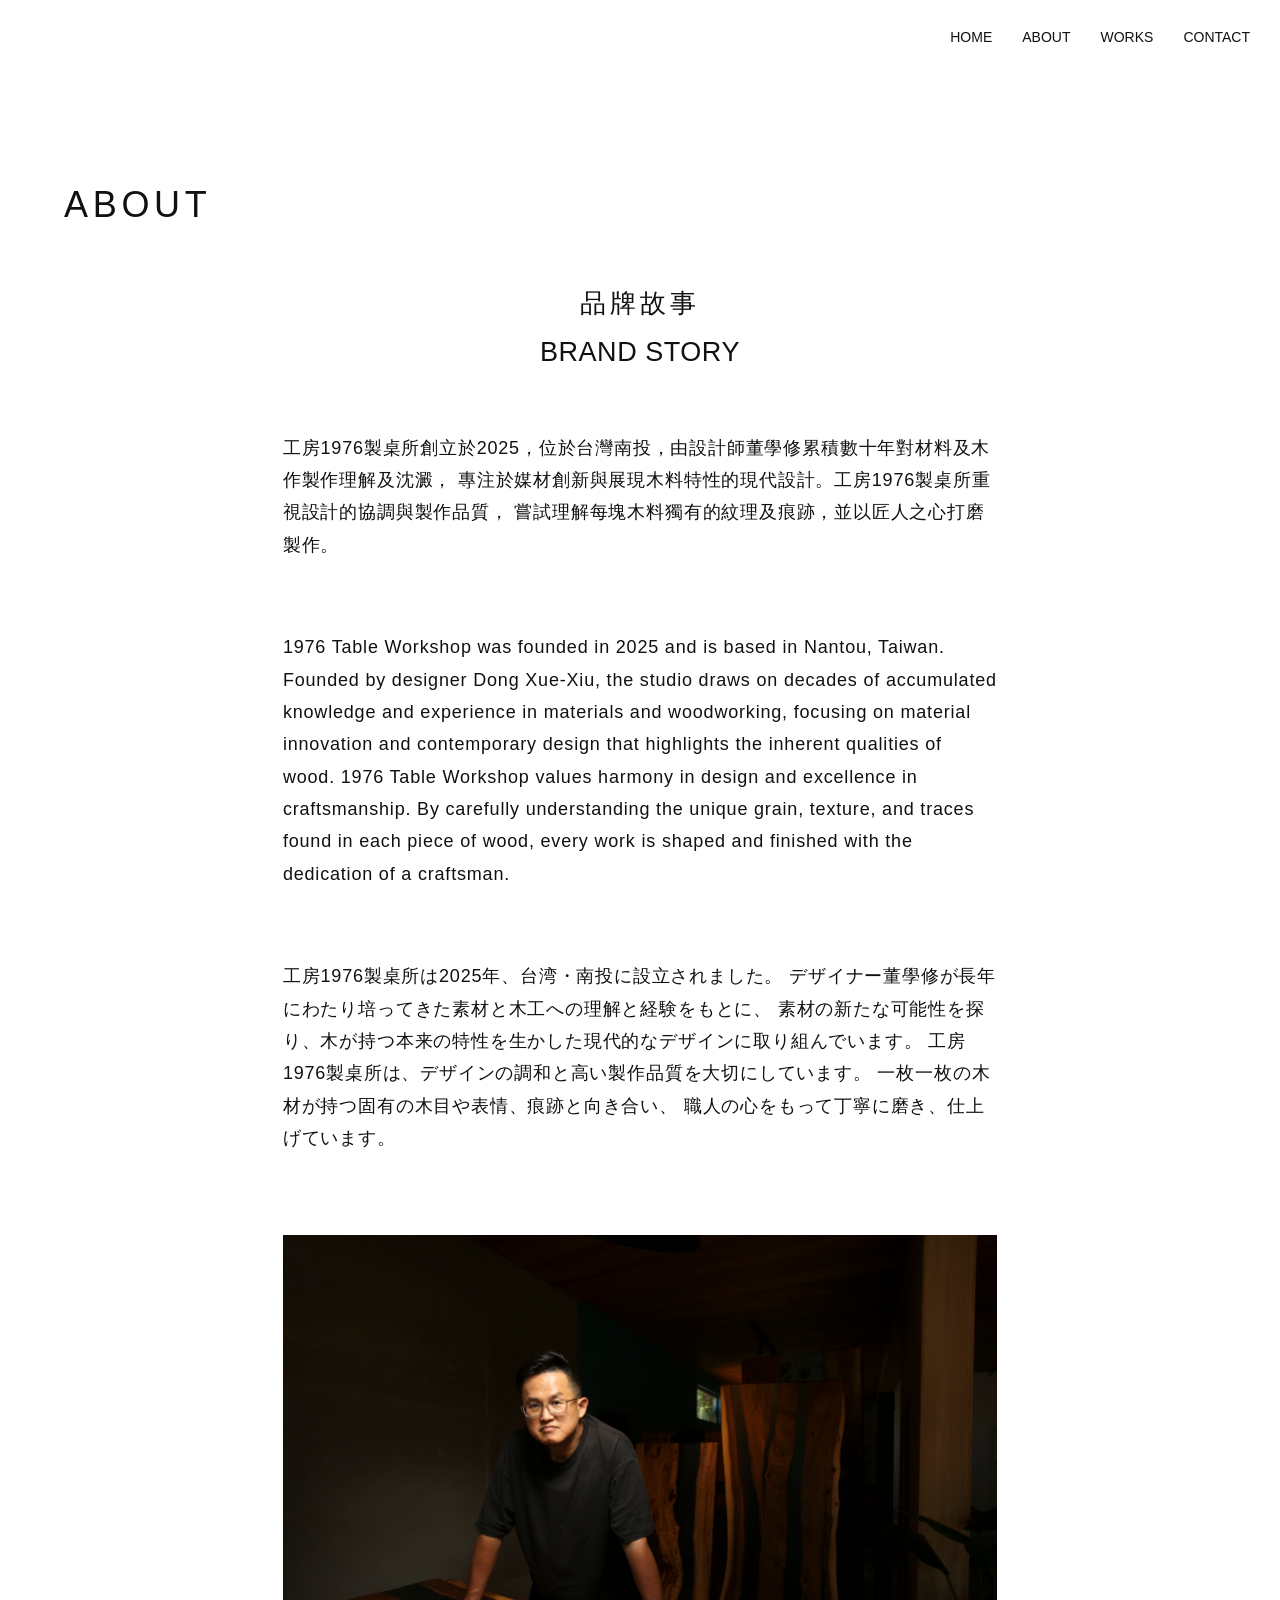
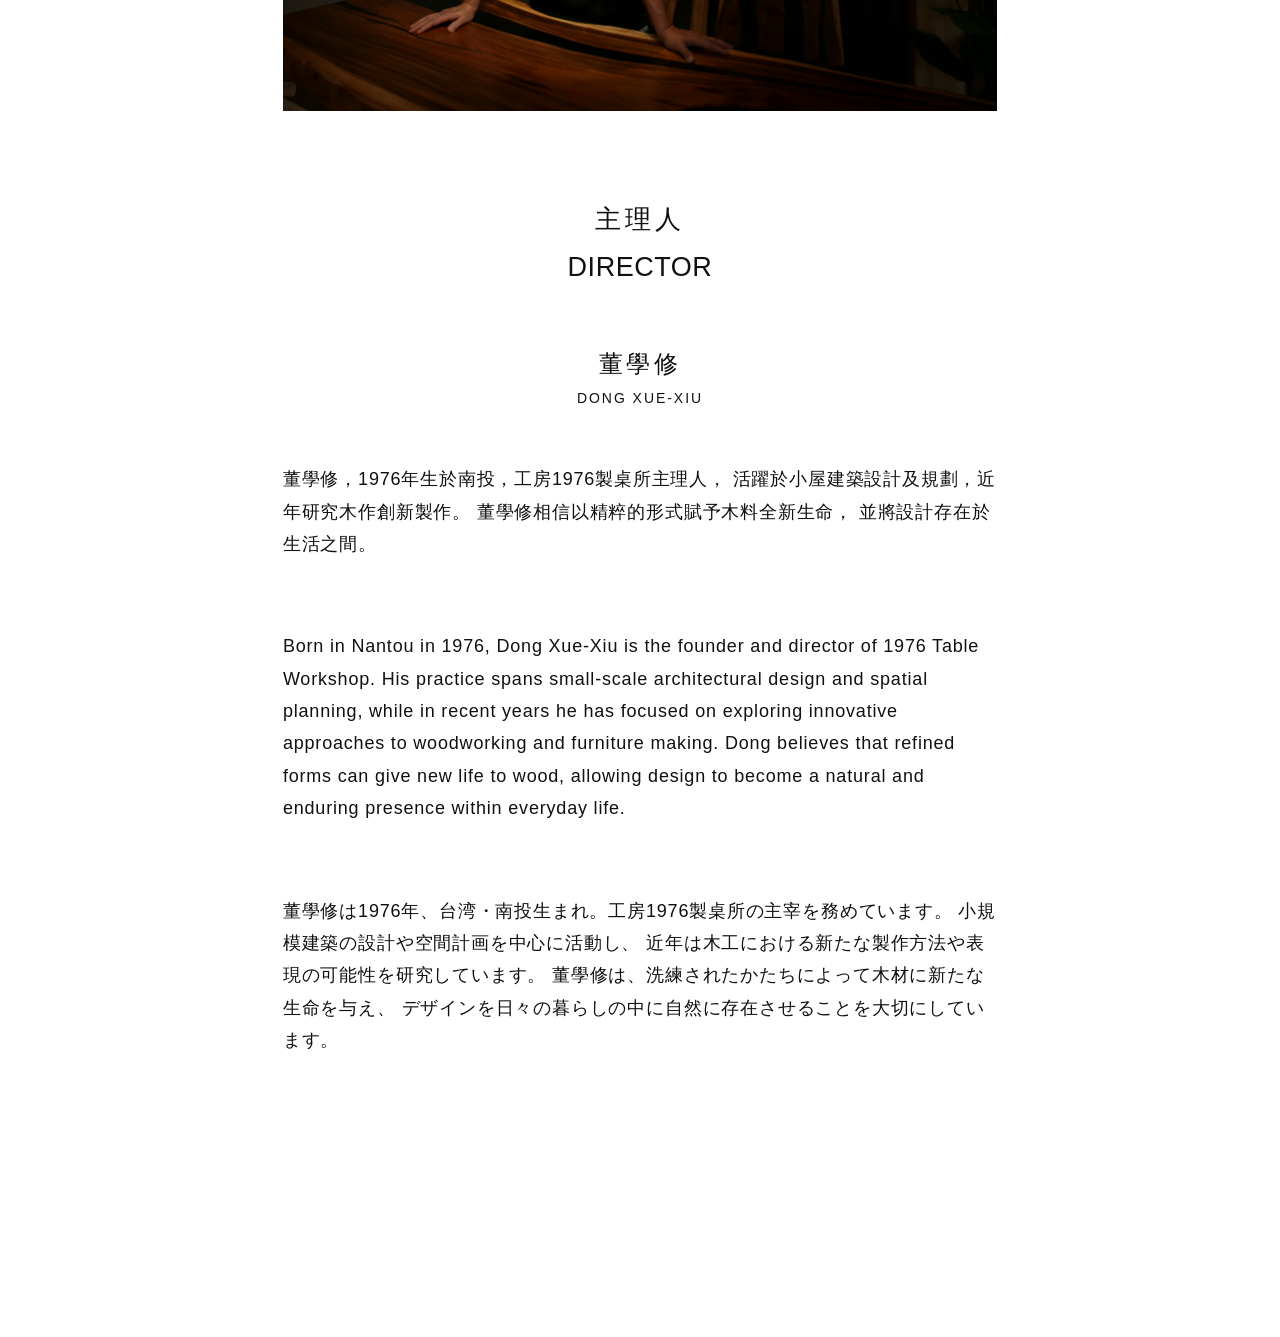
==== about.html @ 42167bf5 "Publish 1976 Table Workshop website" ====
<!DOCTYPE html>
<html lang="zh-Hant">

<head>
    <meta charset="UTF-8">
    <meta name="viewport" content="width=device-width, initial-scale=1.0">

    <title>About</title>

    <link rel="stylesheet" href="css/style.css">
</head>

<body>

<header class="site-header">

    <a href="index.html" class="logo">
        <img
            src="assets/images/logo.png"
            alt="Logo"
            class="site-logo"
        >
    </a>

    <nav class="desktop-nav">
        <a href="index.html">HOME</a>
        <a href="about.html">ABOUT</a>
        <a href="work.html">WORKS</a>
        <a href="contact.html">CONTACT</a>
    </nav>

    <button class="menu-button">
        MENU
    </button>

</header>


<div class="mobile-menu">
    <a href="index.html">HOME</a>
    <a href="about.html">ABOUT</a>
    <a href="work.html">WORKS</a>
    <a href="contact.html">CONTACT</a>
</div>


<main class="about-page">

    <div class="about-page-label">
        ABOUT
    </div>


    <!-- ========================
         品牌故事
    ======================== -->

    <section class="about-section">

        <div class="about-heading">

            <h1>品牌故事</h1>

            <p>BRAND STORY</p>

        </div>


        <div class="about-text">

            <p class="about-chinese">
                工房1976製桌所創立於2025，位於台灣南投，由設計師董學修累積數十年對材料及木作製作理解及沈澱，
                專注於媒材創新與展現木料特性的現代設計。工房1976製桌所重視設計的協調與製作品質，
                嘗試理解每塊木料獨有的紋理及痕跡，並以匠人之心打磨製作。
            </p>


            <p class="about-english">
                1976 Table Workshop was founded in 2025 and is based in Nantou, Taiwan.
                Founded by designer Dong Xue-Xiu, the studio draws on decades of accumulated
                knowledge and experience in materials and woodworking, focusing on material
                innovation and contemporary design that highlights the inherent qualities of wood.
                1976 Table Workshop values harmony in design and excellence in craftsmanship.
                By carefully understanding the unique grain, texture, and traces found in each piece
                of wood, every work is shaped and finished with the dedication of a craftsman.
            </p>


            <p class="about-japanese">
                工房1976製桌所は2025年、台湾・南投に設立されました。
                デザイナー董學修が長年にわたり培ってきた素材と木工への理解と経験をもとに、
                素材の新たな可能性を探り、木が持つ本来の特性を生かした現代的なデザインに取り組んでいます。
                工房1976製桌所は、デザインの調和と高い製作品質を大切にしています。
                一枚一枚の木材が持つ固有の木目や表情、痕跡と向き合い、
                職人の心をもって丁寧に磨き、仕上げています。
            </p>

        </div>


        <div class="about-image">

            <img
                src="assets/images/about.jpg"
                alt="1976 Table Workshop"
            >

        </div>

    </section>


    <!-- ========================
         主理人
    ======================== -->

    <section class="about-section director-section">

        <div class="about-heading">

            <h1>主理人</h1>

            <p>DIRECTOR</p>

        </div>


        <div class="director-name">

            <h2>董學修</h2>

            <p>DONG XUE-XIU</p>

        </div>


        <div class="about-text">

            <p class="about-chinese">
                董學修，1976年生於南投，工房1976製桌所主理人，
                活躍於小屋建築設計及規劃，近年研究木作創新製作。
                董學修相信以精粹的形式賦予木料全新生命，
                並將設計存在於生活之間。
            </p>


            <p class="about-english">
                Born in Nantou in 1976, Dong Xue-Xiu is the founder and director of 1976 Table Workshop.
                His practice spans small-scale architectural design and spatial planning,
                while in recent years he has focused on exploring innovative approaches to woodworking
                and furniture making. Dong believes that refined forms can give new life to wood,
                allowing design to become a natural and enduring presence within everyday life.
            </p>


            <p class="about-japanese">
                董學修は1976年、台湾・南投生まれ。工房1976製桌所の主宰を務めています。
                小規模建築の設計や空間計画を中心に活動し、
                近年は木工における新たな製作方法や表現の可能性を研究しています。
                董學修は、洗練されたかたちによって木材に新たな生命を与え、
                デザインを日々の暮らしの中に自然に存在させることを大切にしています。
            </p>

        </div>

    </section>

</main>


<script src="js/main.js"></script>

</body>

</html>
---- css/style.css ----
/* ========================
   BASIC
======================== */

* {
    margin: 0;
    padding: 0;
    box-sizing: border-box;
}

html {
    scroll-behavior: smooth;
}

body {
    font-family:
        Arial,
        "PingFang TC",
        "Hiragino Sans",
        sans-serif;

    background: #ffffff;
    color: #111111;

    font-size: 14px;
    line-height: 1.4;
}

a {
    color: inherit;
    text-decoration: none;
}

img {
    display: block;
    width: 100%;
}


/* ========================
   CUSTOM CURSOR
======================== */

@media (hover: hover) and (pointer: fine) {

    html,
    body,
    a,
    button,
    img,
    input,
    textarea,
    select,
    label {
        cursor: none !important;
    }

    .custom-cursor {
        position: fixed;

        top: 0;
        left: 0;

        width: 14px;
        height: 14px;

        background: #000000;

        border-radius: 50%;

        pointer-events: none;

        z-index: 999999;

        transform: translate(-50%, -50%);

        opacity: 0;

        transition:
            opacity 0.15s ease;

        will-change: left, top;
    }

    .custom-cursor.visible {
        opacity: 1;
    }

}


/* ========================
   HEADER
======================== */

.site-header {
    position: fixed;

    top: 0;
    left: 0;

    width: 100%;

    display: flex;
    justify-content: space-between;
    align-items: center;

    padding: 20px 30px;

    z-index: 1000;
}


/* ========================
   LOGO
======================== */

.logo {
    display: block;
}

.site-logo {
    width: auto;
    height: 35px;

    object-fit: contain;
}


/* ========================
   DESKTOP NAV
======================== */

.desktop-nav {
    display: flex;
    gap: 30px;
}

.desktop-nav a {
    transition: opacity 0.3s;
}

.desktop-nav a:hover {
    opacity: 0.4;
}


/* ========================
   MOBILE BUTTON
======================== */

.menu-button {
    display: none;

    border: none;
    background: transparent;

    font: inherit;
    color: inherit;

    cursor: pointer;
}


/* ========================
   MOBILE MENU
======================== */

.mobile-menu {
    display: none;

    position: fixed;

    inset: 0;

    background: #ffffff;

    z-index: 900;

    padding: 100px 20px 20px;

    flex-direction: column;

    gap: 15px;

    font-size: 32px;
}

.mobile-menu.active {
    display: flex;
}


/* ========================
   HOME
======================== */

.hero {
    position: relative;

    width: 100%;
    height: 100vh;

    overflow: hidden;

    background: #111111;
}

.hero-slideshow {
    position: absolute;

    inset: 0;

    width: 100%;
    height: 100%;
}

.hero-slide {
    position: absolute;

    inset: 0;

    width: 100%;
    height: 100%;

    object-fit: cover;

    opacity: 0;

    transition: opacity 1.2s ease;
}

.hero-slide.active {
    opacity: 1;
}


/* ========================
   ABOUT
======================== */

.about-page {
    width: 100%;

    padding: 180px 5vw 120px;
}

.about-page-label {
    width: 100%;

    max-width: 1200px;

    margin: 0 auto 55px;

    font-size: 36px;

    font-weight: 400;

    letter-spacing: 0.13em;
}

.about-section {
    width: 62%;

    max-width: 980px;

    margin: 0 auto 160px;
}

.about-section:first-of-type {
    margin-bottom: 80px;
}

.about-heading {
    text-align: center;

    margin-bottom: 60px;
}

.about-heading h1 {
    font-size: 26px;

    font-weight: 400;

    letter-spacing: 0.16em;

    margin-bottom: 12px;
}

.about-heading p {
    font-size: 27px;

    font-weight: 400;

    letter-spacing: 0.02em;
}

.about-text {
    width: 100%;
}

.about-chinese {
    width: 100%;

    font-size: 18px;

    line-height: 1.8;

    letter-spacing: 0.045em;

    margin-bottom: 70px;
}

.about-english {
    width: 100%;

    font-size: 18px;

    line-height: 1.8;

    letter-spacing: 0.045em;

    margin-bottom: 70px;
}

.about-japanese {
    width: 100%;

    font-size: 18px;

    line-height: 1.8;

    letter-spacing: 0.045em;
}

.about-image {
    width: 100%;

    margin-top: 80px;
}

.about-image img {
    width: 100%;
    height: auto;

    object-fit: cover;
}

.director-section {
    padding-top: 10px;
}

.director-name {
    text-align: center;

    margin-bottom: 55px;
}

.director-name h2 {
    font-size: 24px;

    font-weight: 400;

    letter-spacing: 0.15em;

    margin-bottom: 8px;
}

.director-name p {
    font-size: 14px;

    letter-spacing: 0.14em;
}


/* ========================
   WORK
======================== */

.work-page {
    width: 100%;

    padding:
        150px
        10vw
        120px;
}

.work-grid {
    display: grid;

    grid-template-columns:
        repeat(4, minmax(0, 1fr));

    column-gap: 28px;
    row-gap: 45px;
}

.work-item {
    width: 100%;
}

.work-image {
    width: 100%;

    aspect-ratio: 1 / 0.78;

    overflow: hidden;

    background: #f3f3f3;
}

.work-image img {
    width: 100%;
    height: 100%;

    object-fit: cover;

    transition:
        transform 0.6s ease,
        opacity 0.3s ease;
}

.work-item:hover .work-image img {
    transform: scale(1.025);
    opacity: 0.9;
}


/* ========================
   CONTACT
======================== */

.contact-page {
    min-height: 100vh;

    padding:
        80px
        5vw
        80px;
}

.contact-title {
    font-size: clamp(36px, 4vw, 64px);

    font-weight: 400;

    letter-spacing: 0.12em;

    margin-bottom: 60px;
}


/* CONTACT BANNER */

.contact-hero {
    width: 100%;

    margin-bottom: 45px;
}

.contact-hero img {
    width: 100%;

    height: 310px;

    object-fit: cover;
}


/* CONTACT SERVICES */

.contact-services {
    display: flex;

    justify-content: center;
    align-items: center;

    flex-wrap: wrap;

    gap: 28px;

    font-size: 18px;

    letter-spacing: 0.08em;

    margin-bottom: 90px;
}


/* CONTACT INFO */

.contact-info {
    display: flex;

    flex-direction: column;

    align-items: center;

    text-align: center;

    gap: 50px;
}


/* CONTACT PNG */

.contact-brand {
    display: flex;

    justify-content: center;

    width: 100%;
}

.contact-brand img {
    width: auto;

    max-width: 280px;
    max-height: 110px;

    object-fit: contain;
}


/* CONTACT LABEL */

.contact-label {
    font-size: 16px;

    letter-spacing: 0.18em;

    margin-bottom: 12px;
}


/* FACEBOOK / INSTAGRAM */

.contact-block a {
    font-size: 20px;

    letter-spacing: 0.06em;

    transition: opacity 0.3s;
}

.contact-block a:hover {
    opacity: 0.4;
}


/* ADDRESS */

.contact-block > p:not(.contact-label) {
    font-size: 20px;

    letter-spacing: 0.06em;

    line-height: 1.6;
}


/* ========================
   TABLET
======================== */

@media (max-width: 1100px) {

    .work-page {
        padding:
            130px
            5vw
            100px;
    }

    .work-grid {
        grid-template-columns:
            repeat(2, minmax(0, 1fr));

        gap: 45px 22px;
    }

}


/* ========================
   MOBILE
======================== */

@media (max-width: 768px) {

    .site-header {
        padding: 15px 16px;
    }

    .site-logo {
        height: 28px;
    }

    .desktop-nav {
        display: none;
    }

    .menu-button {
        display: block;
    }


    /* ABOUT */

    .about-page {
        padding:
            100px
            18px
            70px;
    }

    .about-page-label {
        margin-bottom: 60px;

        font-size: 27px;
    }

    .about-section {
        width: 100%;

        max-width: none;

        margin-bottom: 100px;
    }

    .about-section:first-of-type {
        margin-bottom: 50px;
    }

    .about-heading {
        margin-bottom: 45px;
    }

    .about-heading h1 {
        font-size: 22px;

        margin-bottom: 10px;
    }

    .about-heading p {
        font-size: 22px;
    }

    .about-chinese {
        font-size: 15px;

        line-height: 1.8;

        margin-bottom: 50px;
    }

    .about-english {
        font-size: 15px;

        line-height: 1.8;

        margin-bottom: 50px;
    }

    .about-japanese {
        font-size: 15px;

        line-height: 1.8;
    }

    .about-image {
        margin-top: 55px;
    }

    .director-name {
        margin-bottom: 40px;
    }

    .director-name h2 {
        font-size: 21px;
    }

    .director-name p {
        font-size: 12px;
    }


    /* WORK */

    .work-page {
        padding:
            100px
            16px
            70px;
    }

    .work-grid {
        grid-template-columns: 1fr;

        row-gap: 45px;
    }


    /* CONTACT */

    .contact-page {
        padding:
            90px
            16px
            50px;
    }

    .contact-title {
        font-size: 34px;

        margin-bottom: 35px;
    }

    .contact-hero {
        margin-bottom: 30px;
    }

    .contact-hero img {
        height: 220px;
    }

    .contact-services {
        gap: 12px;

        font-size: 14px;

        margin-bottom: 65px;
    }

    .contact-info {
        gap: 40px;
    }

    .contact-brand img {
        max-width: 210px;
        max-height: 90px;
    }

    .contact-label {
        font-size: 14px;

        margin-bottom: 10px;
    }

    .contact-block a {
        font-size: 17px;
    }

    .contact-block > p:not(.contact-label) {
        font-size: 17px;

        line-height: 1.6;
    }

}
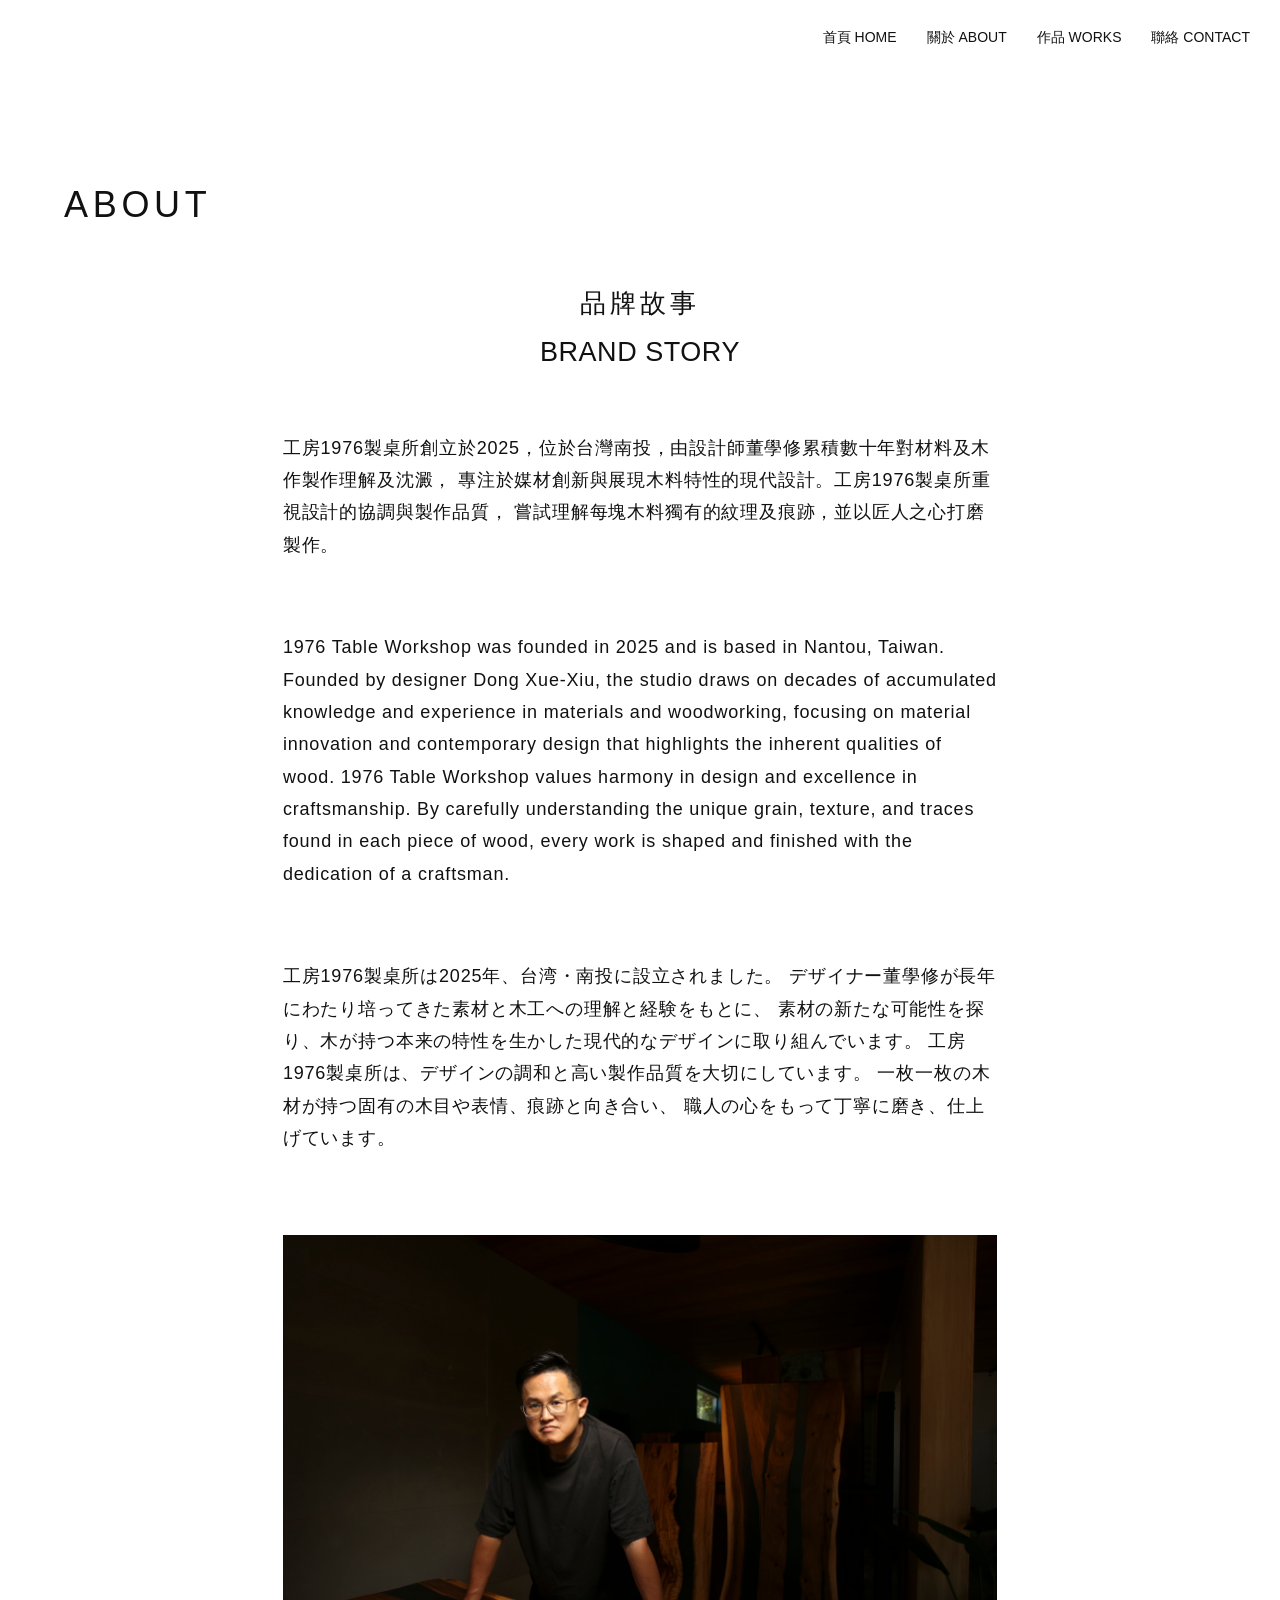
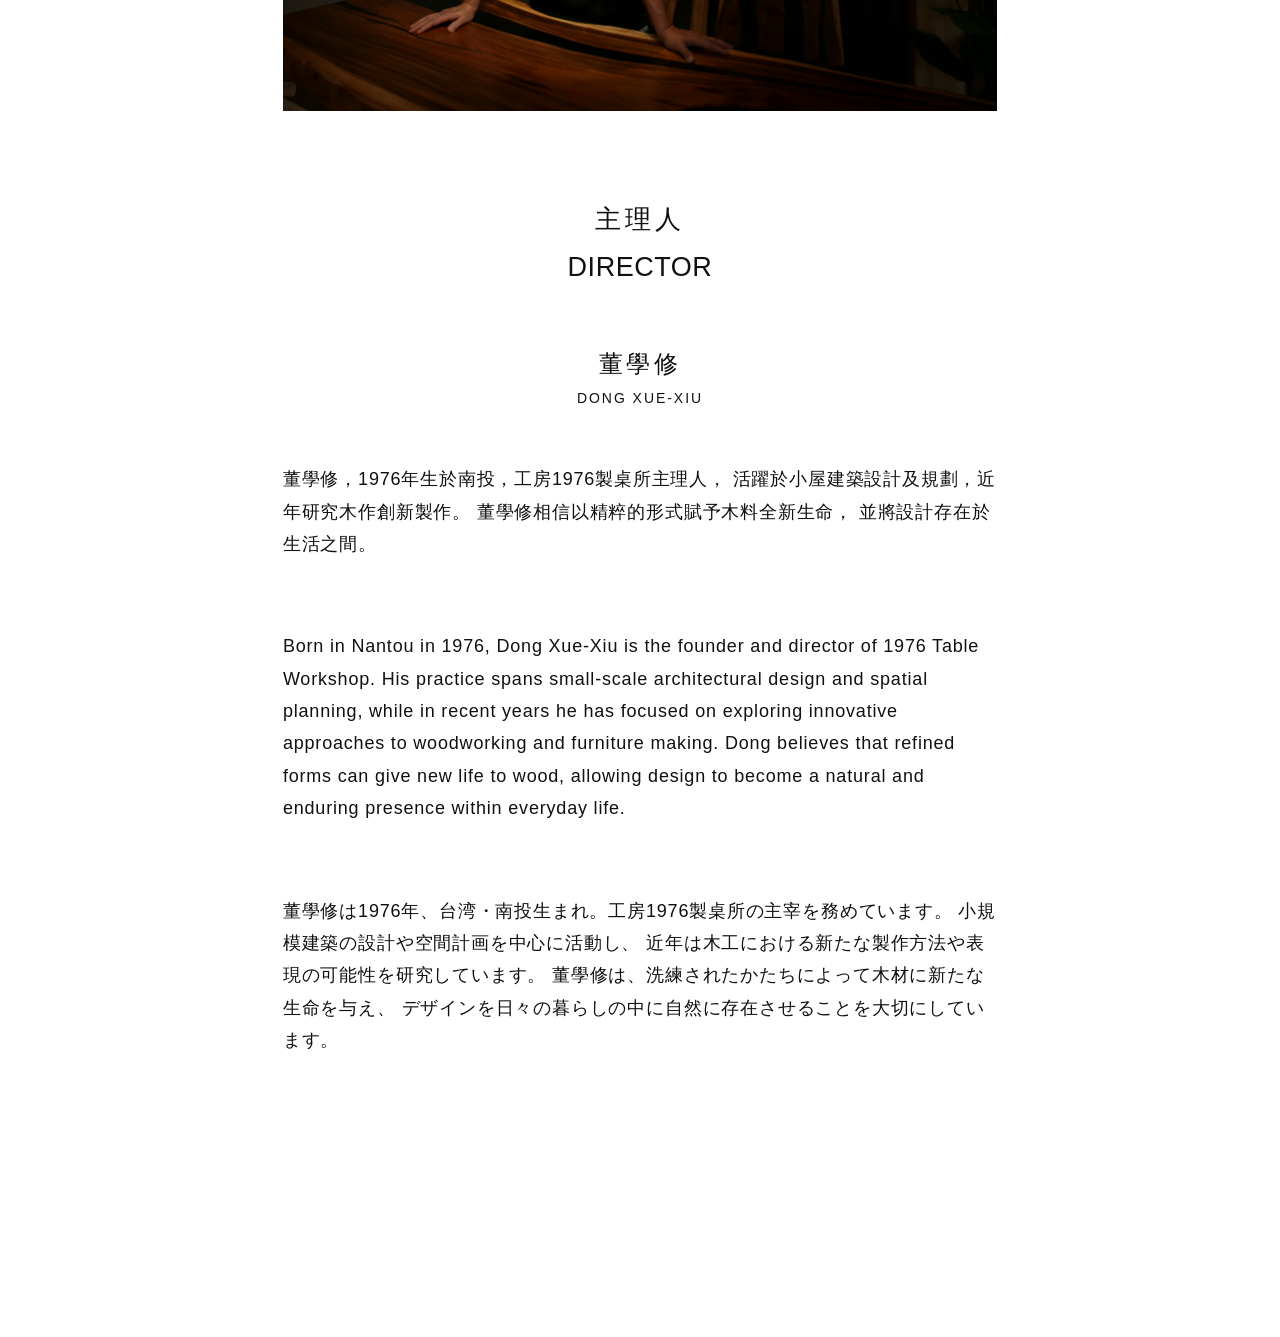
==== commit 32eb3126: "Update website pages from latest uploaded version" ====
--- a/about.html
+++ b/about.html
@@ -5,7 +5,7 @@
     <meta charset="UTF-8">
     <meta name="viewport" content="width=device-width, initial-scale=1.0">
 
-    <title>About</title>
+    <title>About — 工房1976製桌所</title>
 
     <link rel="stylesheet" href="css/style.css">
 </head>
@@ -17,16 +17,16 @@
     <a href="index.html" class="logo">
         <img
             src="assets/images/logo.png"
-            alt="Logo"
+            alt="工房1976製桌所"
             class="site-logo"
         >
     </a>
 
     <nav class="desktop-nav">
-        <a href="index.html">HOME</a>
-        <a href="about.html">ABOUT</a>
-        <a href="work.html">WORKS</a>
-        <a href="contact.html">CONTACT</a>
+        <a href="index.html">首頁 HOME</a>
+        <a href="about.html">關於 ABOUT</a>
+        <a href="work.html">作品 WORKS</a>
+        <a href="contact.html">聯絡 CONTACT</a>
     </nav>
 
     <button class="menu-button">
@@ -37,10 +37,10 @@
 
 
 <div class="mobile-menu">
-    <a href="index.html">HOME</a>
-    <a href="about.html">ABOUT</a>
-    <a href="work.html">WORKS</a>
-    <a href="contact.html">CONTACT</a>
+    <a href="index.html">首頁 HOME</a>
+    <a href="about.html">關於 ABOUT</a>
+    <a href="work.html">作品 WORKS</a>
+    <a href="contact.html">聯絡 CONTACT</a>
 </div>
 
 
@@ -51,18 +51,11 @@
     </div>
 
 
-    <!-- ========================
-         品牌故事
-    ======================== -->
-
     <section class="about-section">
 
         <div class="about-heading">
-
             <h1>品牌故事</h1>
-
             <p>BRAND STORY</p>
-
         </div>
 
 
@@ -102,17 +95,13 @@
 
             <img
                 src="assets/images/about.jpg"
-                alt="1976 Table Workshop"
+                alt="工房1976製桌所"
             >
 
         </div>
 
     </section>
 
-
-    <!-- ========================
-         主理人
-    ======================== -->
 
     <section class="about-section director-section">
 
@@ -171,5 +160,4 @@
 <script src="js/main.js"></script>
 
 </body>
-
 </html>
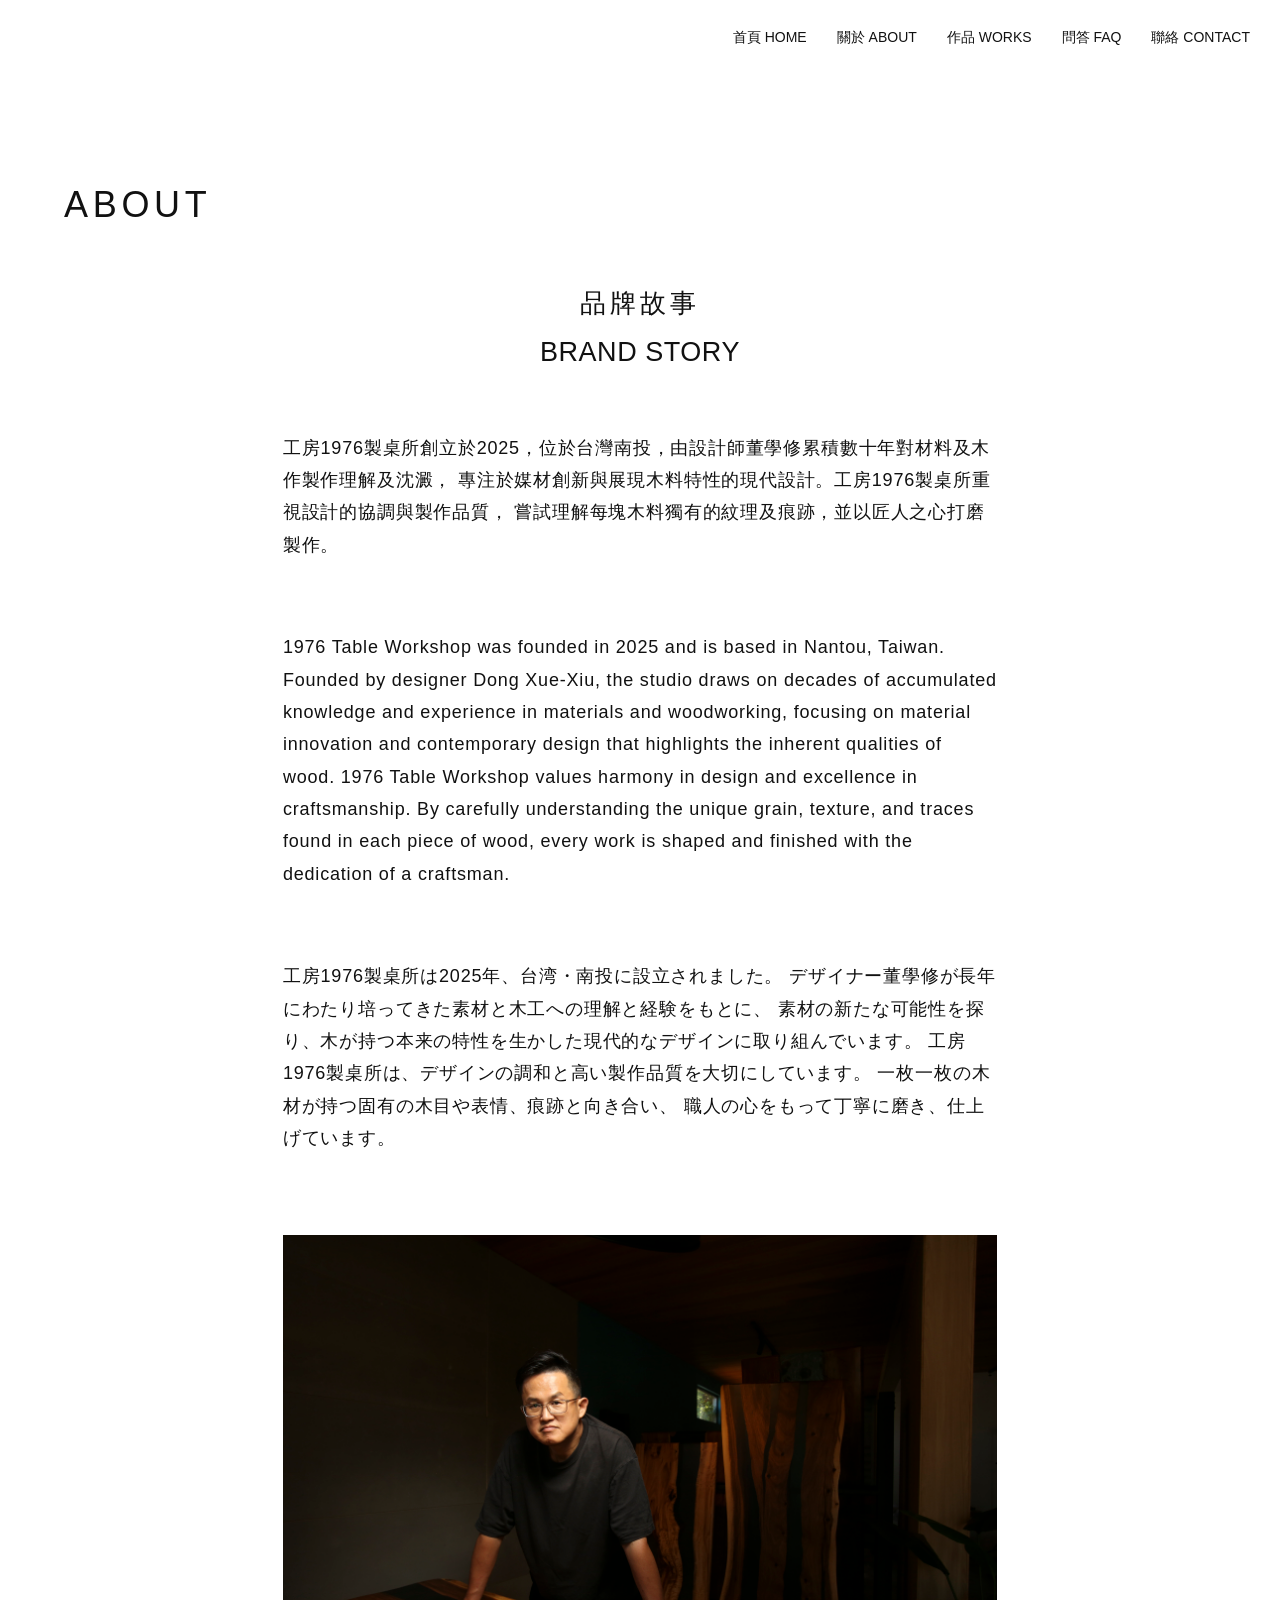
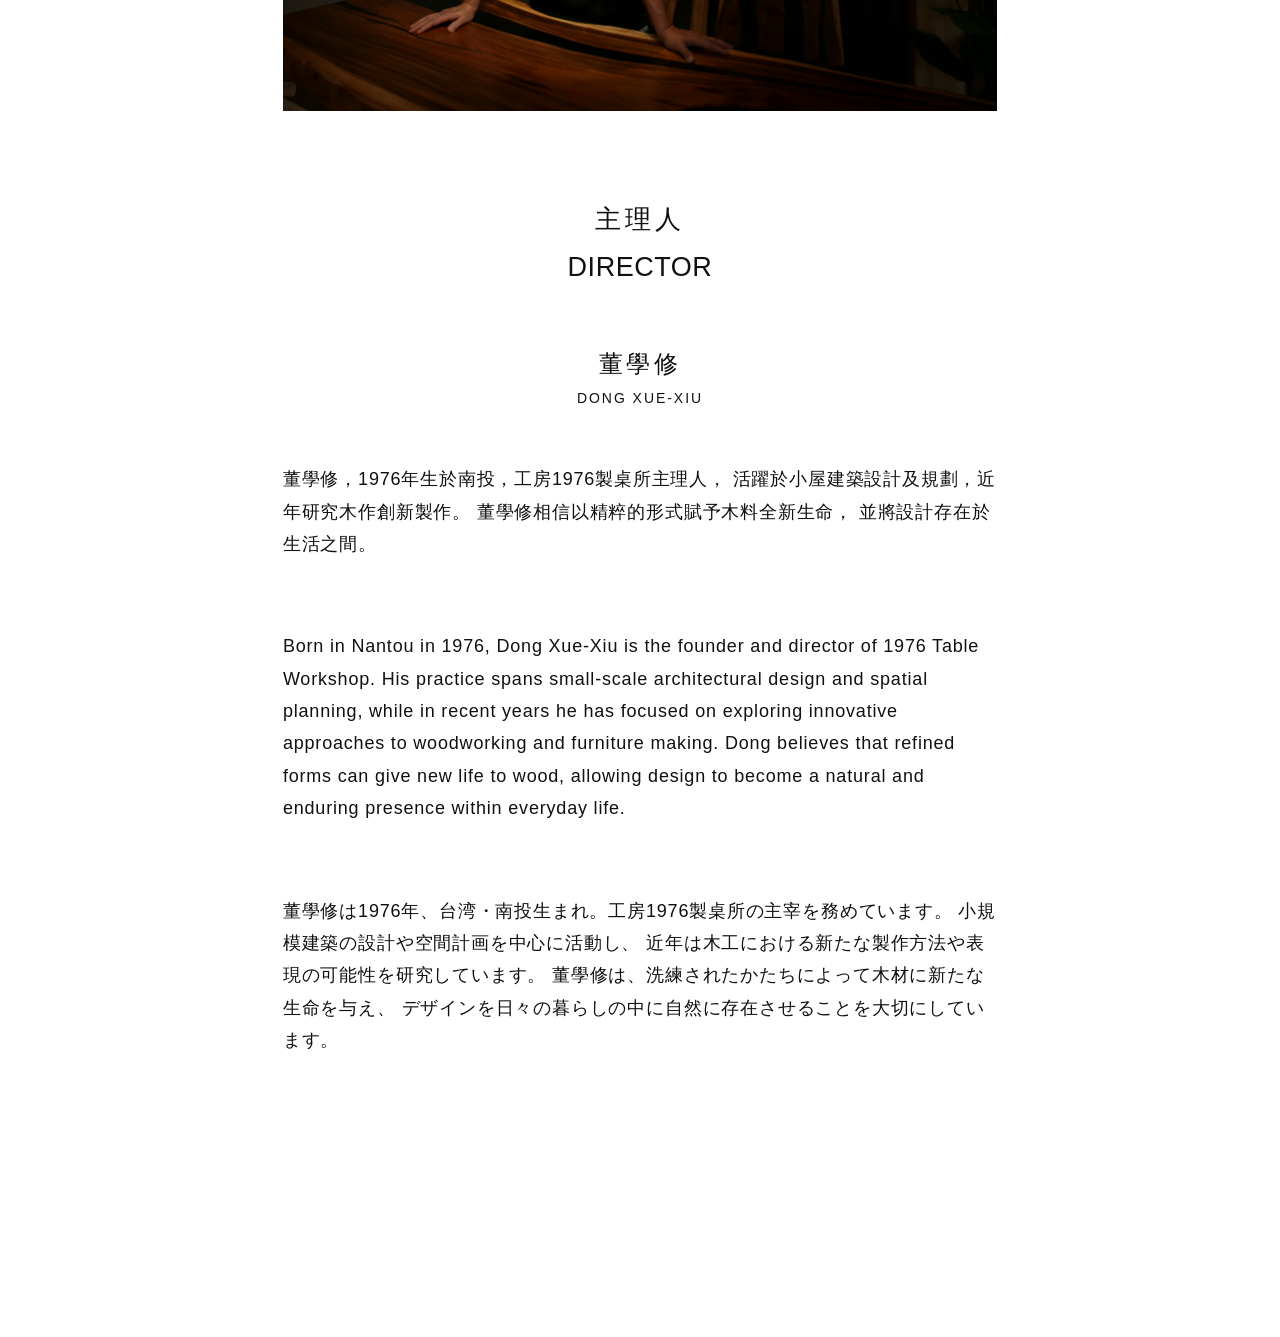
==== commit 0f5036cf: "Add files via upload" ====
--- a/about.html
+++ b/about.html
@@ -23,11 +23,12 @@
     </a>
 
     <nav class="desktop-nav">
-        <a href="index.html">首頁 HOME</a>
-        <a href="about.html">關於 ABOUT</a>
-        <a href="work.html">作品 WORKS</a>
-        <a href="contact.html">聯絡 CONTACT</a>
-    </nav>
+    <a href="index.html">首頁 HOME</a>
+    <a href="about.html">關於 ABOUT</a>
+    <a href="work.html">作品 WORKS</a>
+    <a href="faq.html">問答 FAQ</a>
+    <a href="contact.html">聯絡 CONTACT</a>
+</nav>
 
     <button class="menu-button">
         MENU
@@ -40,6 +41,7 @@
     <a href="index.html">首頁 HOME</a>
     <a href="about.html">關於 ABOUT</a>
     <a href="work.html">作品 WORKS</a>
+    <a href="faq.html">問答 FAQ</a>
     <a href="contact.html">聯絡 CONTACT</a>
 </div>
 
--- a/css/style.css
+++ b/css/style.css
@@ -76,9 +76,6 @@
 
         opacity: 0;
 
-        transition:
-            opacity 0.15s ease;
-
         will-change: left, top;
     }
 
@@ -157,8 +154,6 @@
 
     font: inherit;
     color: inherit;
-
-    cursor: pointer;
 }
 
 
@@ -374,7 +369,7 @@
 
 
 /* ========================
-   WORK
+   WORKS
 ======================== */
 
 .work-page {
@@ -416,14 +411,10 @@
 
     object-fit: cover;
 
-    transition:
-        transform 0.6s ease,
-        opacity 0.3s ease;
-}
-
-.work-item:hover .work-image img {
-    transform: scale(1.025);
-    opacity: 0.9;
+    /* 不做任何動畫 */
+    transition: none;
+    transform: none;
+    opacity: 1;
 }
 
 
@@ -450,9 +441,6 @@
     margin-bottom: 60px;
 }
 
-
-/* CONTACT BANNER */
-
 .contact-hero {
     width: 100%;
 
@@ -466,9 +454,6 @@
 
     object-fit: cover;
 }
-
-
-/* CONTACT SERVICES */
 
 .contact-services {
     display: flex;
@@ -487,9 +472,6 @@
     margin-bottom: 90px;
 }
 
-
-/* CONTACT INFO */
-
 .contact-info {
     display: flex;
 
@@ -502,9 +484,6 @@
     gap: 50px;
 }
 
-
-/* CONTACT PNG */
-
 .contact-brand {
     display: flex;
 
@@ -522,9 +501,6 @@
     object-fit: contain;
 }
 
-
-/* CONTACT LABEL */
-
 .contact-label {
     font-size: 16px;
 
@@ -533,9 +509,6 @@
     margin-bottom: 12px;
 }
 
-
-/* FACEBOOK / INSTAGRAM */
-
 .contact-block a {
     font-size: 20px;
 
@@ -547,9 +520,6 @@
 .contact-block a:hover {
     opacity: 0.4;
 }
-
-
-/* ADDRESS */
 
 .contact-block > p:not(.contact-label) {
     font-size: 20px;
@@ -686,7 +656,7 @@
     }
 
 
-    /* WORK */
+    /* WORKS */
 
     .work-page {
         padding:
@@ -758,4 +728,51 @@
         line-height: 1.6;
     }
 
-}+}
+
+/* FAQ */
+.desktop-nav a { white-space: nowrap; }
+.mobile-menu { overflow-y: auto; }
+.faq-body .site-header { background: #fff; }
+.faq-body [aria-current="page"] { text-decoration: underline; text-underline-offset: 6px; }
+.faq-page { max-width: 1300px; margin: 0 auto; padding: 160px 5vw 100px; }
+.faq-heading { margin-bottom: 60px; }
+.faq-heading h1 { font-size: 36px; font-weight: 400; letter-spacing: 0.13em; }
+.faq-heading h1 span { font-size: 22px; margin-left: 18px; }
+.faq-list { max-width: 900px; margin: 0 auto; border-top: 1px solid #d5d5d5; }
+.faq-item { border-bottom: 1px solid #d5d5d5; scroll-margin-top: 100px; }
+.faq-item summary { display: grid; grid-template-columns: 50px minmax(0, 1fr) 20px; gap: 18px; align-items: baseline; padding: 27px 0; font-size: 18px; line-height: 1.65; list-style: none; cursor: pointer; }
+.faq-item summary::-webkit-details-marker { display: none; }
+.faq-item summary:focus-visible { outline: 2px solid #111; outline-offset: 4px; }
+.faq-number { font-size: 14px; letter-spacing: 0.04em; }
+.faq-toggle { position: relative; align-self: center; width: 16px; height: 16px; }
+.faq-toggle::before, .faq-toggle::after { content: ""; position: absolute; background: currentColor; }
+.faq-toggle::before { width: 16px; height: 1px; top: 7px; left: 0; }
+.faq-toggle::after { width: 1px; height: 16px; top: 0; left: 7px; }
+.faq-item[open] .faq-toggle::after { display: none; }
+.faq-answer { padding: 0 38px 30px 68px; font-size: 17px; line-height: 1.9; letter-spacing: 0.025em; overflow-wrap: anywhere; }
+.faq-answer p + p, .faq-answer ol { margin-top: 16px; }
+.faq-answer ol { padding-left: 1.5em; margin-bottom: 16px; }
+.faq-answer li + li { margin-top: 4px; }
+.faq-contact { max-width: 900px; margin: 55px auto 0; font-size: 16px; letter-spacing: 0.06em; }
+.faq-contact a { display: inline-block; padding: 12px 0; border-bottom: 1px solid #111; }
+.faq-contact span { margin-left: 18px; }
+@media (hover: hover) and (pointer: fine) {
+    .faq-item summary { cursor: none !important; }
+}
+@media (min-width: 769px) and (max-width: 1100px) {
+    .desktop-nav { gap: 18px; }
+}
+@media (max-width: 900px) {
+    .desktop-nav { display: none; }
+    .menu-button { display: block; }
+}
+@media (max-width: 768px) {
+    .faq-page { padding: 110px 18px 70px; }
+    .faq-heading { margin-bottom: 38px; }
+    .faq-heading h1 { font-size: 27px; }
+    .faq-heading h1 span { font-size: 20px; margin-left: 12px; }
+    .faq-item summary { grid-template-columns: 32px minmax(0, 1fr) 16px; gap: 10px; padding: 22px 0; font-size: 16px; }
+    .faq-number { font-size: 12px; }
+    .faq-answer { padding: 0 0 25px 42px; font-size: 15px; }
+}
